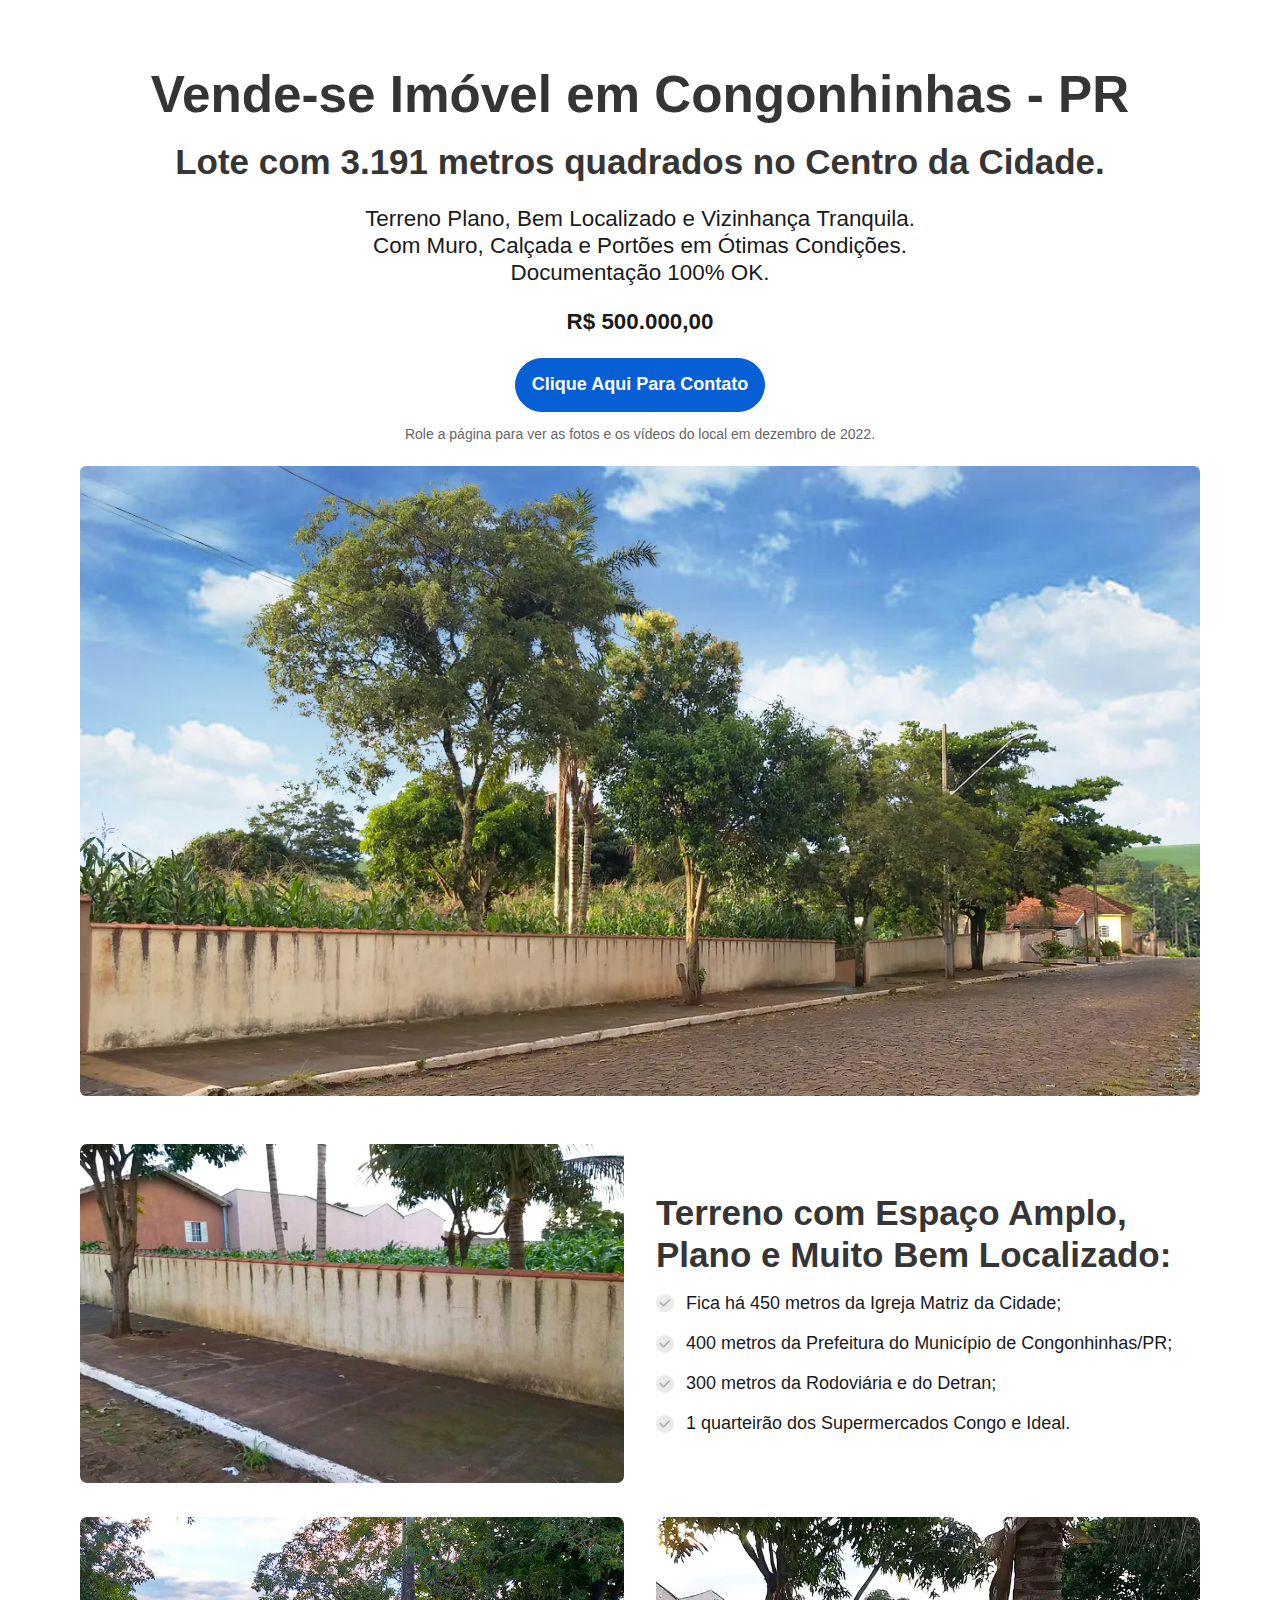
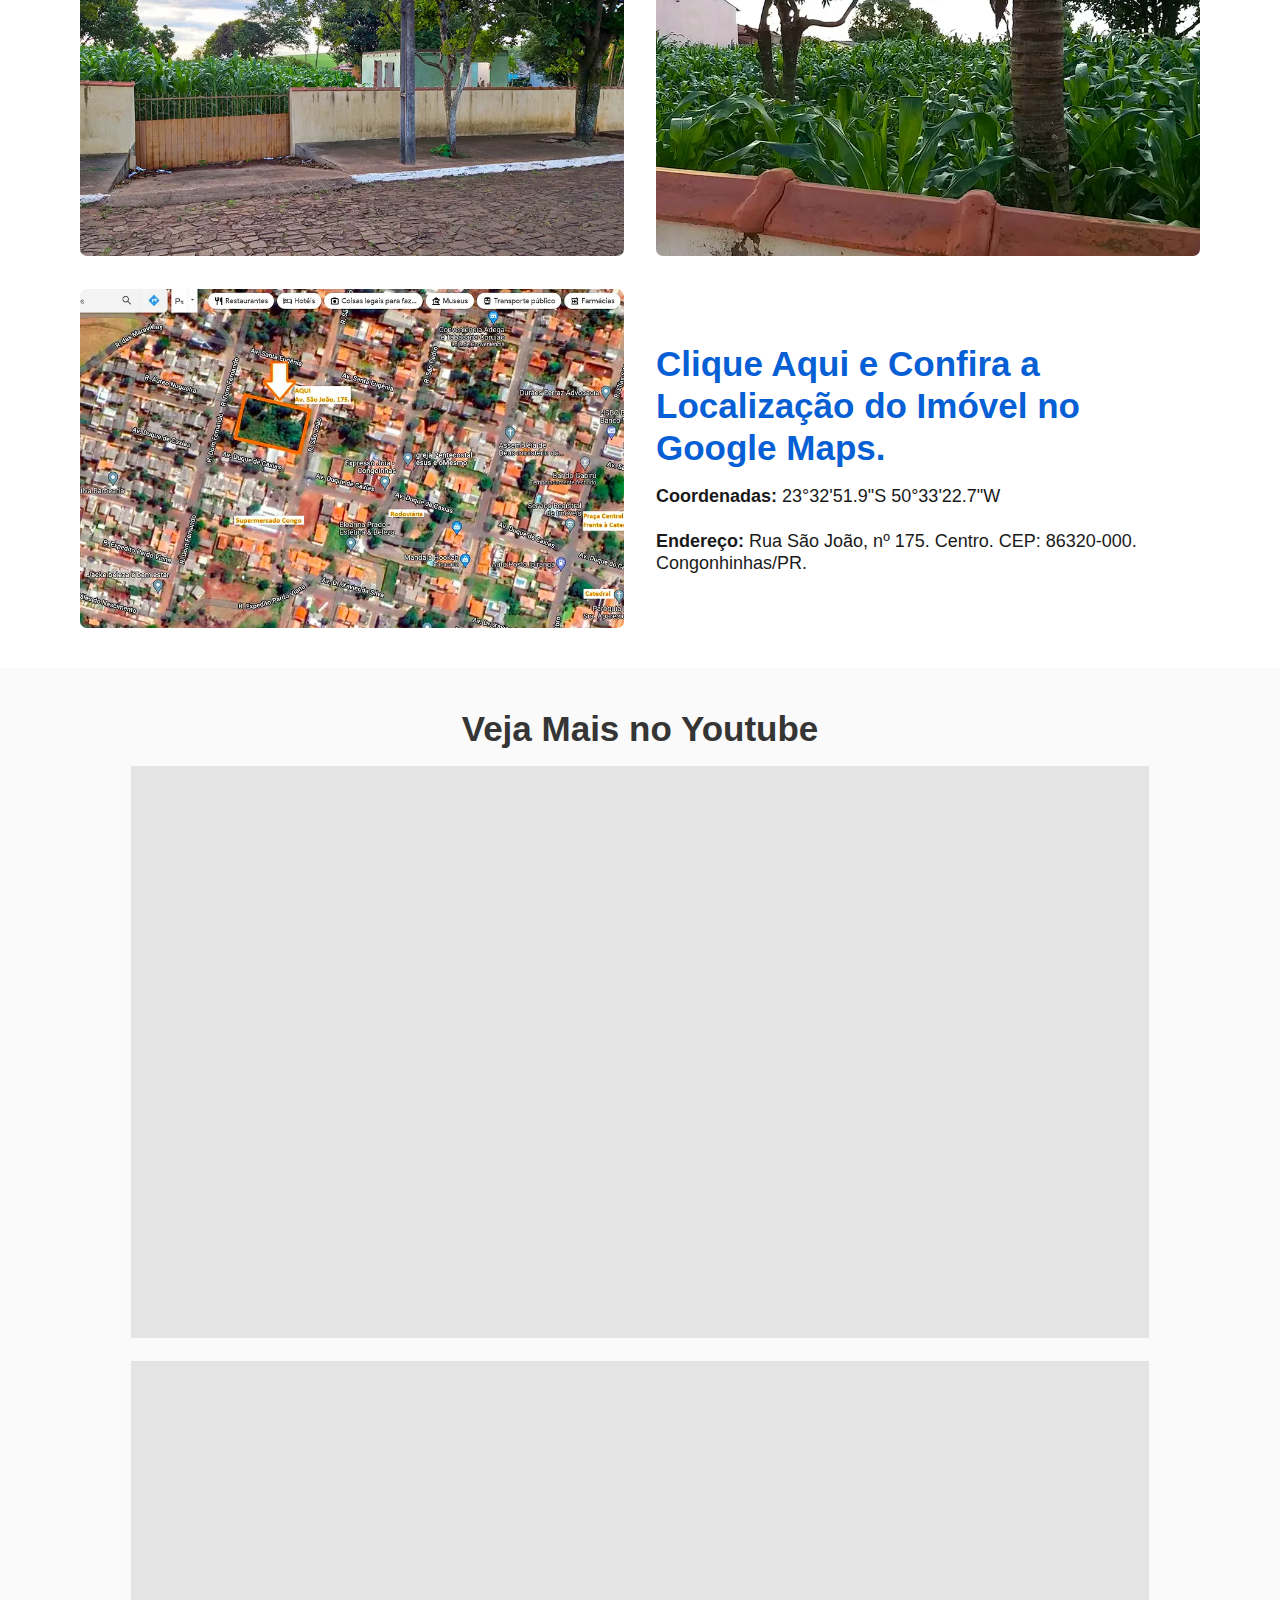
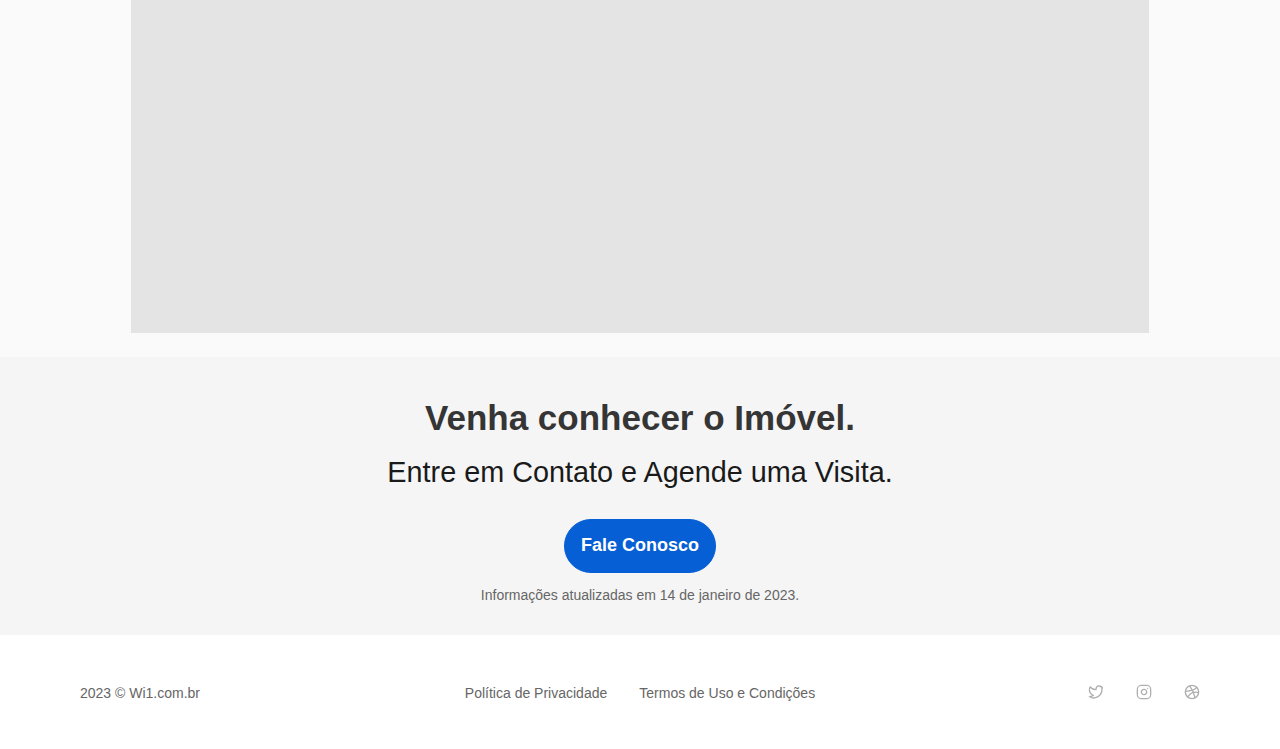
==== congonhinhas/index.html @ 0cb3222c "commit 001" ====
<!DOCTYPE html>
<html lang="pt-BR">
  <head>
   
   <!-- Google tag (gtag.js) -->
<script async src="https://www.googletagmanager.com/gtag/js?id=G-1QQ1HK4LQ9"></script>
<script>
  window.dataLayer = window.dataLayer || [];
  function gtag(){dataLayer.push(arguments);}
  gtag('js', new Date());

  gtag('config', 'G-1QQ1HK4LQ9');
</script>
   
    <!-- META -->
    <meta charset="UTF-8">
    <meta name="viewport" content="width=device-width, initial-scale=1">
    <meta name="description" content="Lote à Venda em Congonhinhas/PR. 3.191 metros quadrados no Centro da Cidade.">
    <!-- LINK -->
    <link rel="me" href="#">
    <link rel="canonical" href="https://wi1.com.br/congonhinhas">
    <link rel="icon" type="image/png" href="img/icon.png" sizes="48x48">
    <!-- PERFORMANCE -->
    <link rel="preload" as="style" href="css/style.css">
    <link rel="stylesheet" href="css/style.css">
    <!-- TITLE -->
    <title>Chácara à Venda em Congonhinhas - PR | 3.191 metros quadrados</title>
  </head>
  <body>
    <header role="banner">
    </header>
    <main role="main">
      <section class="ui-section-hero">
        <div class="ui-layout-container">
          <!-- COPYWRITING -->
          <div class="ui-layout-column-center">
            <h1>Vende-se Imóvel em Congonhinhas - PR</h1>
            <h2>Lote com 3.191 metros quadrados no Centro da Cidade.</h2>
            <h3>Terreno Plano, Bem Localizado e Vizinhança Tranquila.<br>
            Com Muro, Calçada e Portões em Ótimas Condições.<br>
            Documentação 100% OK.</h3>
            <h3><strong>R$ 500.000,00</strong></h3>
            <!-- CTA -->
            <div class="ui-component-cta ui-layout-flex"><a href="img/contato.html" role="link" aria-label="#" class="ui-component-button ui-component-button-normal ui-component-button-primary">Clique Aqui Para Contato</a>
              <p class="ui-text-note"><small>Role a página para ver as fotos e os vídeos do local em dezembro de 2022.</small></p>
            </div>
          </div>
          <!-- IMAGE -->
          <img src="img/frente1280-2.webp" loading="lazy" alt="#" class="ui-section-hero--image"> 
         </div>
      </section>
       <section class="ui-section-feature">
        <div class="ui-layout-container">
          <div class="ui-section-feature__layout ui-layout-grid ui-layout-grid-2">
            <!-- IMAGE -->
            <img src="img/congonhinhas-1.webp" loading="lazy" alt="#" class="ui-image-half-left">
            <!-- FEATURE -->
            <div>
              <h2>Terreno com Espaço Amplo, Plano e Muito Bem Localizado:</h2>
              <ul class="ui-component-list ui-layout-grid">
                <li class="ui-component-list--item ui-component-list--item-check">Fica há 450 metros da Igreja Matriz da Cidade;</li>
                <li class="ui-component-list--item ui-component-list--item-check">400 metros da Prefeitura do Município de Congonhinhas/PR;</li>
                <li class="ui-component-list--item ui-component-list--item-check">300 metros da Rodoviária e do Detran;</li>
                <li class="ui-component-list--item ui-component-list--item-check">1 quarteirão dos Supermercados Congo e Ideal.</li>
              </ul>
            </div>
          </div>
          <div class="ui-section-feature__layout ui-layout-grid ui-layout-grid-2">
            <!-- FEATURE -->
            <div>
           <img src="img/congonhinhas-3.webp" loading="lazy" alt="#" class="ui-image-half-left">           
            </div>
            <!-- IMAGE -->
            <img src="img/congonhinhas-4.webp" loading="lazy" alt="#" class="ui-image-half-right">
          </div>
          <div class="ui-section-feature__layout ui-layout-grid ui-layout-grid-2">
            <!-- IMAGE -->
            <img src="img/congonhinhas-5.webp" loading="lazy" alt="#" class="ui-image-half-left">
            <!-- FEATURE -->
            <div>
              <h2><a href="https://goo.gl/maps/JSC5FYpwD2Te6wVp6" target="_blank">Clique Aqui e Confira a Localização do Imóvel no Google Maps.</a></h2>
              <p><strong>Coordenadas:</strong> 23°32'51.9"S 50°33'22.7"W <br><br>
              <strong>Endereço:</strong> Rua São João, nº 175. Centro. CEP: 86320-000. Congonhinhas/PR.</p>
            </div>
          </div>
        </div>
      </section>
      
      <section class="ui-section-testimonial">
            <h2>Veja Mais no Youtube</h2>
                           
      <div class="container">
      <div class="col-lg-12">
      <div class="embed-responsive embed-responsive-16by9">
          <iframe src="https://www.youtube.com/embed/DJD1LzpUVHI" title="YouTube video player" frameborder="0" allow="accelerometer; autoplay; clipboard-write; encrypted-media; gyroscope; picture-in-picture" allowfullscreen></iframe>
      </div>
      </div>
      </div>
       
      <br>
              
      <div class="container">
      <div class="col-lg-12">
      <div class="embed-responsive embed-responsive-16by9">
          <iframe src="https://www.youtube.com/embed/XhnlEhBUhUs" title="YouTube video player" frameborder="0" allow="accelerometer; autoplay; clipboard-write; encrypted-media; gyroscope; picture-in-picture" allowfullscreen></iframe>
      </div>
      </div>
      </div>
		
     </section>                
      
      <section class="ui-section-close">
        <div class="ui-layout-container">
          <div class="ui-layout-column-6 ui-layout-column-center">
            <h2>Venha conhecer o Imóvel.</h2>
            <p class="ui-text-intro">Entre em Contato e Agende uma Visita.</p>
            <!-- CTA -->
            <div class="ui-component-cta ui-layout-flex">
              <a href="img/contato.html" role="link" aria-label="#" class="ui-component-button ui-component-button-normal ui-component-button-primary">Fale Conosco</a>
              <p class="ui-text-note"><small>Informações atualizadas em 14 de janeiro de 2023.</small></p>

            </div>
          </div>
          <!-- IMAGE -->
        </div>
      </section>
    </main>
    <footer role="contentinfo" class="ui-section-footer">
      <div class="ui-layout-container">
        <div class="ui-section-footer__layout ui-layout-flex">
          <!-- COPYRIGHT -->
          <p class="ui-section-footer--copyright ui-text-note"><small>2023 &copy; Wi1.com.br</small></p>
          <!-- MENU -->          
          <nav role="navigation" class="ui-section-footer--nav ui-section-footer--menu ui-layout-flex">
            <a href="politica-de-privacidade.html" role="link" aria-label="Politica de Privadade" class="ui-text-note" target="_blank"><small>Política de Privacidade</small></a>
            <a href="termos-e-condicoes.html" role="link" aria-label="Termos de Uso e Condicoes" class="ui-text-note" target="_blank"><small>Termos de Uso e Condições</small></a>
          </nav>
          <!-- SOCIAL -->
          <nav role="navigation" class="ui-section-footer--nav ui-section-footer--social ui-layout-flex">
            <a href="#" role="link" aria-label="#">
              <svg viewBox="0 0 24 24" height="16" width="16" fill="none" stroke="#AEAEAE" stroke-linecap="round" stroke-linejoin="round" stroke-width="2" role="img" aria-label="#">
                <path d="M23 3a10.9 10.9 0 01-3.14 1.53 4.48 4.48 0 00-7.86 3v1A10.66 10.66 0 013 4s-4 9 5 13a11.64 11.64 0 01-7 2c9 5 20 0 20-11.5a4.5 4.5 0 00-.08-.83A7.72 7.72 0 0023 3z"/>
              </svg>
            </a>
            <a href="#" role="link" aria-label="#">
              <svg viewBox="0 0 24 24" height="16" width="16" fill="none" stroke="#AEAEAE" stroke-linecap="round" stroke-linejoin="round" stroke-width="2" role="img" aria-label="#">
                <rect width="20" height="20" x="2" y="2" rx="5" ry="5"/>
                <path d="M16 11.37A4 4 0 1112.63 8 4 4 0 0116 11.37zM17.5 6.5h.01"/>
              </svg>
            </a>
            <a href="#" role="link" aria-label="#">
              <svg viewBox="0 0 24 24" height="16" width="16" fill="none" stroke="#AEAEAE" stroke-linecap="round" stroke-linejoin="round" stroke-width="2" role="img" aria-label="#">
                <circle cx="12" cy="12" r="10"/>
                <path d="M8.56 2.75c4.37 6.03 6.02 9.42 8.03 17.72m2.54-15.38c-3.72 4.35-8.94 5.66-16.88 5.85m19.5 1.9c-3.5-.93-6.63-.82-8.94 0-2.58.92-5.01 2.86-7.44 6.32"/>
              </svg>
            </a>
          </nav>
        </div>
      </div>
    </footer>
  </body>
</html>
---- congonhinhas/css/style.css ----
/*--------------------------------------------------------------
TABLE OF CONTENT
----------------------------------------------------------------
1.0 VARIABLE
|  1.1 COLOR
|  1.2 TYPOGRAPHY
|  1.3 LAYOUT
2.0 FOUNDATION
3.0 TYPOGRAPHY
4.0 IMAGE
5.0 LAYOUT
6.0 COMPONENT
|  6.1 CTA
|  6.2 BUTTON
|  6.3 LIST
7.0 SECTION
|  7.1 HEADER
|  7.2 HERO
|  7.3 CUSTOMER
|  7.4 FEATURE
|  7.5 TESTIMONIAL
|  7.6 CLOSE
|  7.7 FOOTER
8.0 MEDIA
|  8.1 768PX
|  8.2 1024PX
|  8.3 1200PX
--------------------------------------------------------------*/

/*--------------------------------------------------------------
1.0 VARIABLE
--------------------------------------------------------------*/

:root {

  /*------------------------------------------------------------
  |
  | 1.1 COLOR
  |
  ------------------------------------------------------------*/

  --ui-color-brand: #065fd4; /* Aqui Altera a Cor do Botão */

  /* COLOR PALETTE */

  --ui-color-n-000: #fff;
  --ui-color-n-025: #fafafa;
  --ui-color-n-050: #f5f5f5;
  --ui-color-n-300: #666666;
  --ui-color-n-500: #353535;
  --ui-color-n-900: #1a1a1a;

  /* BACKGROUND COLOR */
  
  --ui-color-background-primary  : var(--ui-color-n-000);
  --ui-color-background-secondary: var(--ui-color-n-050);
  --ui-color-background-tertiary : var(--ui-color-n-025);

  /* TYPOGRAPHY COLOR */

  --ui-color-typography-heading: var(--ui-color-n-500);
  --ui-color-typography-body   : var(--ui-color-n-900);
  --ui-color-typography-note   : var(--ui-color-n-300);
  --ui-color-typography-button : var(--ui-color-n-000);

  /*------------------------------------------------------------
  |
  | 1.2 TYPOGRAPHY
  |
  ------------------------------------------------------------*/

  --ui-typography-typeface: "Inter", sans-serif;

  /* FONT SIZE */

  --ui-typography-h1: 1.9375rem;
  --ui-typography-h2: 1.5625rem;
  --ui-typography-h3: 1.4rem;   /* Aqui altera o tamanho da fonte do texto h3   */
  --ui-typography-p : 1rem;   /* Aqui muda o tamanho do texto do botão e dos textos "p" com a pagina responsiva nos tamanhos menores */
  --ui-typography-s : .8125rem;

  /* LEADING */

  --ui-typography-h1-leading: 1.2;
  --ui-typography-h2-leading: 1.2;
  --ui-typography-h3-leading: 1.2;	/* Aqui ajusta o espaçamento da linha do texto h3. Tem q ser pelo menos 1, senão o texto fica amontoado quando reduz o tamanho da tela  */
  --ui-typography-p-leading : 1.25;   /*  Aqui ajusta o espaçamento vertical entre os parágrafos "<p></p>" na pagina toda em todos os tamanho de tela  */

  /* MARGIN */

  --ui-typography-margin-heading: .75rem;
  --ui-typography-margin-body   : 1.125rem;

  /*------------------------------------------------------------
  |
  | 1.3 LAYOUT
  |
  ------------------------------------------------------------*/
  
  --ui-layout-container: 1.25rem;
  --ui-layout-grid     : 3.625rem;
  --ui-layout-gutter   : 1rem;

  /* GAP */
  
  --ui-gap-cta        : .75rem;
  --ui-gap-hero       : 2rem;  /*   Aqui ajusta o espaço entre a frase que fica embaixo do botão e a figura maior com a página resposiva no menor tamanho    */
  --ui-gap-customer   : 2rem;
  --ui-gap-feature    : 2rem;
  --ui-gap-testimonial: 2rem;

  /* BORDER RADIUS */
  
  --ui-radius-avatar: 5rem;
  --ui-radius-button: 5rem;

}

/*--------------------------------------------------------------
2.0 FOUNDATION
--------------------------------------------------------------*/

html { box-sizing: border-box; }

*,
*:before,
*:after { box-sizing: inherit; }

body {
  background-color: var(--ui-color-background-primary);
  color: var(--ui-color-typography-body);
  font-family: var(--ui-typography-typeface);
  font-feature-settings: "liga", "kern";
  font-size: var(--ui-typography-p);
  font-weight: 400;
  line-height: var(--ui-typography-p-leading);
  margin: 0 auto;
  text-rendering: optimizeLegibility;
  -webkit-font-smoothing: antialiased;
}

/*--------------------------------------------------------------
3.0 TYPOGRAPHY
--------------------------------------------------------------*/

a {
  color: var(--ui-color-brand);
  text-decoration: none;
}

h1,
h2,
p,
ul { margin-top: 0; }

h1,
h2 {
  color: var(--ui-color-typography-heading);
  margin-bottom: var(--ui-typography-margin-heading);
}

h1 {
  font-size: var(--ui-typography-h1);
  line-height: var(--ui-typography-h1-leading);
}

h2 {
  font-size: var(--ui-typography-h2);
  line-height: var(--ui-typography-h2-leading);
}

h3 {
	font-size: var(--ui-typography-h3);
	line-height: var(--ui-typography-h3-leading);
	font-weight: 300;   /* Aqui define se a fonte vai ou não ficar em Negrito no h3   */
}

p,
ul { margin-bottom: var(--ui-typography-margin-body); }

p:last-child,
ul:last-child { margin-bottom: 0; }

ul { padding-left: 0; }    /*  Aqui se aumentar o valor joga a bolinha do check para a direita  */

strong { font-weight: 700; }

small { font-size: var(--ui-typography-s); }

.ui-text-note {
  color: var(--ui-color-typography-note);
  line-height: 1;
}

/*--------------------------------------------------------------
4.0 IMAGE
--------------------------------------------------------------*/

img,
svg {
  display: block;
  height: auto;
  margin: 0 auto;
  max-width: 100%;
  border-radius: 7px;  /* Aqui Arredonda o canto da figura com a tela responsiva em tamanho menor */
}

/*--------------------------------------------------------------
5.0 LAYOUT
--------------------------------------------------------------*/

.ui-layout-container {
  padding-left: var(--ui-layout-container);
  padding-right: var(--ui-layout-container);
}

.ui-layout-flex,
.ui-layout-grid {
  align-items: center;
  justify-content: center;
}

.ui-layout-flex { display: flex; }

.ui-layout-grid { display: grid; }

/*--------------------------------------------------------------
6.0 COMPONENT   -    Aqui iframe responsivo do Youtube
--------------------------------------------------------------*/

.container {
  padding-right: 4%;  /*  Aqui ajusta a largura do video embutido [pode ser em "px" ou "%"]  */
  padding-left: 4%;  /*  Aqui ajusta a largura do video embutido [pode ser em "px" ou "%"]  */
  margin-right: auto;
  margin-left: auto;
}
@media (min-width: 768px) {
  .container {
    width: 750px;
  }
}
@media (min-width: 1024px) {
  .container {
    width: 970px;
  }
}
@media (min-width: 1200px) {
  .container {
    width: 1170px;
  }
}


.col-lg-12 {
  position: relative;
  min-height: 1px;
  padding-right: 25px;
  padding-left: 25px;
}


.embed-responsive {
  background-color: #E4E4E4;   /* Essa cor fica escondida atrás do vídeo. Uso ela só na hora de fazer 
	                              os ajustes no layout.   */
  position: relative;
  display: block;
  height: 0;
  padding: 0;
  overflow: hidden;
}
.embed-responsive iframe,
.embed-responsive video {
  position: absolute;
  top: 0;
  bottom: 0;
  left: 0;
  width: 100%;
  height: 100%;
  border: 0;
}
.embed-responsive-16by9 {
  padding-bottom: 56.25%;
}


/*--------------------------------------------------------------
|
| 6.1 CTA
|
--------------------------------------------------------------*/

.ui-component-cta {
  flex-direction: column;
  row-gap: var(--ui-gap-cta);
}

/*--------------------------------------------------------------
|
| 6.2 BUTTON
|
--------------------------------------------------------------*/

.ui-component-button {
  border: .0625rem solid var(--ui-color-brand);
  border-radius: var(--ui-radius-button);
  display: block;
  font-weight: 700;
  line-height: 1;
  text-align: center;
}

.ui-component-button-primary {
  background-color: var(--ui-color-brand);
  color: var(--ui-color-typography-button);
}

.ui-component-button-normal {
  padding: .75rem 1rem .875rem;
  width: fit-content;
}

.ui-component-button-small {
  font-size: var(--ui-typography-s);
  padding: .5rem .75rem .5625rem;
}

/*--------------------------------------------------------------
|
| 6.3 LIST
|
--------------------------------------------------------------*/

.ui-component-list {
  grid-template-columns: 1fr;
  row-gap: 1.1rem;   /* Aqui ajusta o espaçamento entre os itens "ticados" (check) da lista em todas as dimensões de tela  */
}

.ui-component-list--item {
  background-position: left center;
  background-repeat: no-repeat;
  background-size: 1.125rem;
  list-style: none;
  padding-left: 1.875rem;
}

.ui-component-list--item-check {
  background-image: url(../img/check.svg);
}

/*--------------------------------------------------------------
7.0 SECTION
--------------------------------------------------------------*/

/*--------------------------------------------------------------
|
| 7.1 HEADER
|
--------------------------------------------------------------*/



/*--------------------------------------------------------------
|
| 7.2 HERO
|
--------------------------------------------------------------*/

.ui-section-hero {
  padding-bottom: 1rem;    /* Aqui Ajusta o Espaço Vazio entre a imagem maior e o primeiro anuncio com a página responsiva   */
  padding-top: 4.2rem;    /* Aqui Ajusta o Espaço Vazio entre a Margem do Topo e a Primeira Palavra com a pagina responsiva */
  text-align: center;
}

.ui-section-hero--image { margin-top: var(--ui-gap-hero); 
  border-radius: 6px;  /* Aqui Arredonda o canto da figura maior    */
}

/*--------------------------------------------------------------
|
| 7.3 CUSTOMER
|
--------------------------------------------------------------*/

.ui-section-customer__layout {
  flex-direction: column;
  row-gap: var(--ui-gap-customer);
}

.ui-section-customer--logo {
  height: 1.5rem;
  width: auto;
}

.ui-section-customer--logo-str { height: 1.75rem; }
  
.ui-section-customer--logo-bhn { height: 1.375rem; }

/*--------------------------------------------------------------
|
| 7.4 FEATURE
|
--------------------------------------------------------------*/

.ui-section-feature {
  padding-bottom: 1.5rem;
  padding-top: 1.5rem;   /*  Aqui ajusta o espaço entre a figura grande e o primeiro anuncio com a página responsiva   */
}

.ui-section-feature__layout { row-gap: var(--ui-gap-feature); }

.ui-section-feature__layout:nth-of-type(odd) div {
  grid-row-start: 1;
}

.ui-section-feature__layout:nth-of-type(even) {    /* Aqui Ajusta o Espaçamento Vertical Entre os Anúncios com a Página Reduzida */
  margin-bottom: 2.1rem;
  margin-top: 2.1rem;
}

/*--------------------------------------------------------------
|
| 7.5 TESTIMONIAL
|
--------------------------------------------------------------*/

.ui-section-testimonial {
  background-color: var(--ui-color-background-tertiary);
  padding-bottom: 1.5rem;
  padding-top: 2.5rem;
  text-align: center;
}

/*--------------------------------------------------------------
|
| 7.6 CLOSE
|
--------------------------------------------------------------*/

.ui-section-close {
  background-color: var(--ui-color-background-secondary);
  padding-top: 2.5rem;
  padding-bottom: 2rem;   /*  Aqui ajusta o espaço vazio da parte de baixo da seção "Close" em todos os tamanhos de tela    */
  text-align: center;
}

/*--------------------------------------------------------------
|
| 7.7 FOOTER
|
--------------------------------------------------------------*/

.ui-section-footer {
  padding-bottom: 3rem;
  padding-top: 3rem;
}

.ui-section-footer__layout {
  flex-direction: column-reverse;
  row-gap: var(--ui-layout-gutter);
}

.ui-section-footer--copyright { margin-bottom: 0; }

.ui-section-footer--nav {
  column-gap: var(--ui-layout-gutter);
}

/*--------------------------------------------------------------
8.0 MEDIA
--------------------------------------------------------------*/

/*--------------------------------------------------------------
|
| 8.1 768PX
|
--------------------------------------------------------------*/

@media screen and (min-width: 48rem) {

  /*------------------------------------------------------------
  VARIABLE
  ------------------------------------------------------------*/
  
  :root {

    /*----------------------------------------------------------
    |
    | TYPOGRAPHY
    |
    ----------------------------------------------------------*/

    /* FONT SIZE */

    --ui-typography-h1: 2.1875rem;
    --ui-typography-h2: 1.75rem;
    --ui-typography-p : 1.125rem;
    --ui-typography-s : .875rem;

    /* MARGIN */

    --ui-typography-margin-body: 1.25rem;

    /*----------------------------------------------------------
    |
    | LAYOUT
    |
    ----------------------------------------------------------*/

    --ui-layout-container: 4.25rem;
    --ui-layout-gutter   : 1.5rem;

    /* GAP */

    --ui-gap-hero       : 2rem;  /* Aqui ajusta o espaço entre a frase abaixo do botão e a imagem maior com a página responsiva no 2º tamanho maior   */
    --ui-gap-feature    : 3rem;
    --ui-gap-testimonial: 3rem;

  }

  /*------------------------------------------------------------
  IMAGE
  ------------------------------------------------------------*/

  .ui-image-half-left {
    border-radius: 7px;  /* Aqui Arredonda o canto da figura */
  }

  .ui-image-half-right {
	border-radius: 7px;  /* Aqui Arredonda o canto da figura */
  }

  /*------------------------------------------------------------
  LAYOUT
  ------------------------------------------------------------*/

  .ui-layout-container,
  .ui-layout-column-center {
    margin-left: auto;
    margin-right: auto;
  }

  .ui-layout-grid-2,
  .ui-layout-grid-3 {
    column-gap: var(--ui-layout-gutter);
    grid-template-columns: repeat(2, 1fr);
    justify-items: center;
  }

  .ui-layout-column-4 {
    width: calc((var(--ui-layout-grid) * 4) +
           (var(--ui-layout-gutter) * 3));
  }

  .ui-layout-column-6 {
    width: calc((var(--ui-layout-grid) * 6) +
           (var(--ui-layout-gutter) * 5));
  }

  /*------------------------------------------------------------
  COMPONENT
  ------------------------------------------------------------*/

  /*------------------------------------------------------------
  |
  | LIST
  |
  ------------------------------------------------------------*/

  .ui-component-list--item {
    background-size: 1.125rem;   /* Aqui ajusta o tamanho da bolinha de check  */
    padding-left: 1.875rem;
  }

  /*------------------------------------------------------------
  SECTION
  ------------------------------------------------------------*/

  /*------------------------------------------------------------
  |
  | HEADER
  |
  ------------------------------------------------------------*/



  /*------------------------------------------------------------
  |
  | CUSTOMER
  |
  ------------------------------------------------------------*/

  .ui-section-customer__layout {
    column-gap: var(--ui-gap-customer);
    flex-direction: row;
  }
  
  .ui-section-customer--logo {
    margin-left: 0;
    margin-right: 0;
  }

  /*------------------------------------------------------------
  |
  | FEATURE
  |
  ------------------------------------------------------------*/

  .ui-section-feature__layout:nth-of-type(odd) div {
    grid-row-start: initial;
  }

  /*------------------------------------------------------------
  |
  | FOOTER
  |
  ------------------------------------------------------------*/

  .ui-section-footer {
    padding-bottom: 2rem;
    padding-top: 2rem;
  }
  
  .ui-section-footer__layout {
    flex-direction: row;
    justify-content: space-between;
    position: relative;
  }

  .ui-section-footer--menu {
    left: 50%;
    position: absolute;
    transform: translateX(-50%);
  }

}

/*--------------------------------------------------------------
|
| 8.2 1024PX
|
--------------------------------------------------------------*/

@media screen and (min-width: 64rem) {

  /*------------------------------------------------------------
  VARIABLE
  ------------------------------------------------------------*/

  :root {

    /*----------------------------------------------------------
    |
    | LAYOUT
    |
    ----------------------------------------------------------*/

    --ui-layout-container: 0;
  
  }

  /*------------------------------------------------------------
  TYPOGRAPHY
  ------------------------------------------------------------*/

  a { transition: all 250ms ease; }

  a:not(.ui-component-button):hover {
    color: var(--ui-color-typography-body);
  }

  /*------------------------------------------------------------
  LAYOUT
  ------------------------------------------------------------*/
  
  .ui-layout-container { width: 60rem; }

  .ui-layout-grid-3 { grid-template-columns: repeat(3, 1fr); }

}

/*--------------------------------------------------------------
|
| 8.3 1200PX
|
--------------------------------------------------------------*/

@media screen and (min-width: 75rem) {

  /*------------------------------------------------------------
  VARIABLE
  ------------------------------------------------------------*/

  :root {

    /*----------------------------------------------------------
    |
    | TYPOGRAPHY
    |
    ----------------------------------------------------------*/

    /* FONT SIZE */

    --ui-typography-h1: 3.2rem;  /* Aqui ajusta o tamanho do texto h1 */
    --ui-typography-h2: 2.1875rem;   /* Aqui ajusta o tamanho do texto h2 */
    --ui-typography-h4: 1.8rem;

    /* MARGIN */

    --ui-typography-margin-heading: 1rem;
    --ui-typography-margin-body   : 1.75rem;

    /*----------------------------------------------------------
    |
    | LAYOUT
    |
    ----------------------------------------------------------*/

    --ui-layout-grid  : 4rem;
    --ui-layout-gutter: 2rem;

    /* GAP */

    --ui-gap-hero       : 1.5rem;  /* Aqui Ajusta o Espaço Vazio entre a Frase embaixo do Botão e a Figura Maior com a janela maximizada  */
    --ui-gap-customer   : 4rem;
    --ui-gap-feature    : 4rem;
    --ui-gap-testimonial: 4rem;
    
  }

  /*------------------------------------------------------------
  TYPOGRAPHY
  ------------------------------------------------------------*/

  .ui-text-intro { font-size: var(--ui-typography-h4); }

  /*------------------------------------------------------------
  LAYOUT
  ------------------------------------------------------------*/
  
  .ui-layout-container { width: 70rem; }

  /*------------------------------------------------------------
  COMPONENT
  ------------------------------------------------------------*/

  /*------------------------------------------------------------
  |
  | BUTTON
  |
  ------------------------------------------------------------*/

  .ui-component-button-normal {
    padding-bottom: 1.125rem;
    padding-top: 1rem;
  }

  .ui-component-button-small {
    padding-bottom: .6875rem;
    padding-top: .625rem;
  }

  /*------------------------------------------------------------
  SECTION
  ------------------------------------------------------------*/

  /*------------------------------------------------------------
  |
  | HEADER
  |
  ------------------------------------------------------------*/

 

  /*------------------------------------------------------------
  |
  | HERO
  |
  ------------------------------------------------------------*/

  .ui-section-hero {
    padding-bottom: .5rem;   /* Aqui Ajusta o Espaço entre a figura grande e o primeiro anuncio com a pagina maximizada  */
    padding-top: 4rem;   /* Aqui Ajusta o Espaço Vazio entre a Margem do Topo e a Primeira Palavra */
  }

  /*------------------------------------------------------------
  |
  | CUSTOMER
  |
  ------------------------------------------------------------*/

  .ui-section-customer--logo { height: 2rem; }
  
  .ui-section-customer--logo-str { height: 2.25rem; }
  
  .ui-section-customer--logo-bhn { height: 1.75rem; }

  /*------------------------------------------------------------
  |
  | FEATURE
  |
  ------------------------------------------------------------*/

  .ui-section-feature {
    padding-bottom: 2.5rem;    /* Aqui Ajusta o Espaço no final do anuncio e início do bloco testimonial com a pagina maximizada  */
    padding-top: 2.5rem;  /* Aqui Ajusta o Espaço entre a figura grande e o primeiro anuncio com a pagina maximizada  */
  }

  .ui-section-feature__layout:nth-of-type(even) {
    margin-bottom: 2.1rem;
    margin-top: 2.1rem;   /* Aqui Ajusta o Espaçamento Vertical Entre os Anúncios com a Página Maximizada */
  }

  /* LIST */

  .ui-component-list-feature {
    column-gap: var(--ui-layout-gutter);
    grid-template-columns: repeat(2, 1fr);
  }

  /*------------------------------------------------------------
  |
  | TESTIMONIAL
  |
  ------------------------------------------------------------*/

  .ui-section-testimonial {
    padding-bottom: 1.5rem;
    padding-top: 2.5rem;
  }

  /*------------------------------------------------------------
  |
  | CLOSE
  |
  ------------------------------------------------------------*/

  .ui-section-close { padding-top: 2.5rem; }
  
  /*------------------------------------------------------------
  |
  | FOOTER
  |
  ------------------------------------------------------------*/

  .ui-section-footer {
    padding-bottom: 3rem;
    padding-top: 3rem;
  }

}
---- congonhinhas/css/style.css ----
/*--------------------------------------------------------------
TABLE OF CONTENT
----------------------------------------------------------------
1.0 VARIABLE
|  1.1 COLOR
|  1.2 TYPOGRAPHY
|  1.3 LAYOUT
2.0 FOUNDATION
3.0 TYPOGRAPHY
4.0 IMAGE
5.0 LAYOUT
6.0 COMPONENT
|  6.1 CTA
|  6.2 BUTTON
|  6.3 LIST
7.0 SECTION
|  7.1 HEADER
|  7.2 HERO
|  7.3 CUSTOMER
|  7.4 FEATURE
|  7.5 TESTIMONIAL
|  7.6 CLOSE
|  7.7 FOOTER
8.0 MEDIA
|  8.1 768PX
|  8.2 1024PX
|  8.3 1200PX
--------------------------------------------------------------*/

/*--------------------------------------------------------------
1.0 VARIABLE
--------------------------------------------------------------*/

:root {

  /*------------------------------------------------------------
  |
  | 1.1 COLOR
  |
  ------------------------------------------------------------*/

  --ui-color-brand: #065fd4; /* Aqui Altera a Cor do Botão */

  /* COLOR PALETTE */

  --ui-color-n-000: #fff;
  --ui-color-n-025: #fafafa;
  --ui-color-n-050: #f5f5f5;
  --ui-color-n-300: #666666;
  --ui-color-n-500: #353535;
  --ui-color-n-900: #1a1a1a;

  /* BACKGROUND COLOR */
  
  --ui-color-background-primary  : var(--ui-color-n-000);
  --ui-color-background-secondary: var(--ui-color-n-050);
  --ui-color-background-tertiary : var(--ui-color-n-025);

  /* TYPOGRAPHY COLOR */

  --ui-color-typography-heading: var(--ui-color-n-500);
  --ui-color-typography-body   : var(--ui-color-n-900);
  --ui-color-typography-note   : var(--ui-color-n-300);
  --ui-color-typography-button : var(--ui-color-n-000);

  /*------------------------------------------------------------
  |
  | 1.2 TYPOGRAPHY
  |
  ------------------------------------------------------------*/

  --ui-typography-typeface: "Inter", sans-serif;

  /* FONT SIZE */

  --ui-typography-h1: 1.9375rem;
  --ui-typography-h2: 1.5625rem;
  --ui-typography-h3: 1.4rem;   /* Aqui altera o tamanho da fonte do texto h3   */
  --ui-typography-p : 1rem;   /* Aqui muda o tamanho do texto do botão e dos textos "p" com a pagina responsiva nos tamanhos menores */
  --ui-typography-s : .8125rem;

  /* LEADING */

  --ui-typography-h1-leading: 1.2;
  --ui-typography-h2-leading: 1.2;
  --ui-typography-h3-leading: 1.2;	/* Aqui ajusta o espaçamento da linha do texto h3. Tem q ser pelo menos 1, senão o texto fica amontoado quando reduz o tamanho da tela  */
  --ui-typography-p-leading : 1.25;   /*  Aqui ajusta o espaçamento vertical entre os parágrafos "<p></p>" na pagina toda em todos os tamanho de tela  */

  /* MARGIN */

  --ui-typography-margin-heading: .75rem;
  --ui-typography-margin-body   : 1.125rem;

  /*------------------------------------------------------------
  |
  | 1.3 LAYOUT
  |
  ------------------------------------------------------------*/
  
  --ui-layout-container: 1.25rem;
  --ui-layout-grid     : 3.625rem;
  --ui-layout-gutter   : 1rem;

  /* GAP */
  
  --ui-gap-cta        : .75rem;
  --ui-gap-hero       : 2rem;  /*   Aqui ajusta o espaço entre a frase que fica embaixo do botão e a figura maior com a página resposiva no menor tamanho    */
  --ui-gap-customer   : 2rem;
  --ui-gap-feature    : 2rem;
  --ui-gap-testimonial: 2rem;

  /* BORDER RADIUS */
  
  --ui-radius-avatar: 5rem;
  --ui-radius-button: 5rem;

}

/*--------------------------------------------------------------
2.0 FOUNDATION
--------------------------------------------------------------*/

html { box-sizing: border-box; }

*,
*:before,
*:after { box-sizing: inherit; }

body {
  background-color: var(--ui-color-background-primary);
  color: var(--ui-color-typography-body);
  font-family: var(--ui-typography-typeface);
  font-feature-settings: "liga", "kern";
  font-size: var(--ui-typography-p);
  font-weight: 400;
  line-height: var(--ui-typography-p-leading);
  margin: 0 auto;
  text-rendering: optimizeLegibility;
  -webkit-font-smoothing: antialiased;
}

/*--------------------------------------------------------------
3.0 TYPOGRAPHY
--------------------------------------------------------------*/

a {
  color: var(--ui-color-brand);
  text-decoration: none;
}

h1,
h2,
p,
ul { margin-top: 0; }

h1,
h2 {
  color: var(--ui-color-typography-heading);
  margin-bottom: var(--ui-typography-margin-heading);
}

h1 {
  font-size: var(--ui-typography-h1);
  line-height: var(--ui-typography-h1-leading);
}

h2 {
  font-size: var(--ui-typography-h2);
  line-height: var(--ui-typography-h2-leading);
}

h3 {
	font-size: var(--ui-typography-h3);
	line-height: var(--ui-typography-h3-leading);
	font-weight: 300;   /* Aqui define se a fonte vai ou não ficar em Negrito no h3   */
}

p,
ul { margin-bottom: var(--ui-typography-margin-body); }

p:last-child,
ul:last-child { margin-bottom: 0; }

ul { padding-left: 0; }    /*  Aqui se aumentar o valor joga a bolinha do check para a direita  */

strong { font-weight: 700; }

small { font-size: var(--ui-typography-s); }

.ui-text-note {
  color: var(--ui-color-typography-note);
  line-height: 1;
}

/*--------------------------------------------------------------
4.0 IMAGE
--------------------------------------------------------------*/

img,
svg {
  display: block;
  height: auto;
  margin: 0 auto;
  max-width: 100%;
  border-radius: 7px;  /* Aqui Arredonda o canto da figura com a tela responsiva em tamanho menor */
}

/*--------------------------------------------------------------
5.0 LAYOUT
--------------------------------------------------------------*/

.ui-layout-container {
  padding-left: var(--ui-layout-container);
  padding-right: var(--ui-layout-container);
}

.ui-layout-flex,
.ui-layout-grid {
  align-items: center;
  justify-content: center;
}

.ui-layout-flex { display: flex; }

.ui-layout-grid { display: grid; }

/*--------------------------------------------------------------
6.0 COMPONENT   -    Aqui iframe responsivo do Youtube
--------------------------------------------------------------*/

.container {
  padding-right: 4%;  /*  Aqui ajusta a largura do video embutido [pode ser em "px" ou "%"]  */
  padding-left: 4%;  /*  Aqui ajusta a largura do video embutido [pode ser em "px" ou "%"]  */
  margin-right: auto;
  margin-left: auto;
}
@media (min-width: 768px) {
  .container {
    width: 750px;
  }
}
@media (min-width: 1024px) {
  .container {
    width: 970px;
  }
}
@media (min-width: 1200px) {
  .container {
    width: 1170px;
  }
}


.col-lg-12 {
  position: relative;
  min-height: 1px;
  padding-right: 25px;
  padding-left: 25px;
}


.embed-responsive {
  background-color: #E4E4E4;   /* Essa cor fica escondida atrás do vídeo. Uso ela só na hora de fazer 
	                              os ajustes no layout.   */
  position: relative;
  display: block;
  height: 0;
  padding: 0;
  overflow: hidden;
}
.embed-responsive iframe,
.embed-responsive video {
  position: absolute;
  top: 0;
  bottom: 0;
  left: 0;
  width: 100%;
  height: 100%;
  border: 0;
}
.embed-responsive-16by9 {
  padding-bottom: 56.25%;
}


/*--------------------------------------------------------------
|
| 6.1 CTA
|
--------------------------------------------------------------*/

.ui-component-cta {
  flex-direction: column;
  row-gap: var(--ui-gap-cta);
}

/*--------------------------------------------------------------
|
| 6.2 BUTTON
|
--------------------------------------------------------------*/

.ui-component-button {
  border: .0625rem solid var(--ui-color-brand);
  border-radius: var(--ui-radius-button);
  display: block;
  font-weight: 700;
  line-height: 1;
  text-align: center;
}

.ui-component-button-primary {
  background-color: var(--ui-color-brand);
  color: var(--ui-color-typography-button);
}

.ui-component-button-normal {
  padding: .75rem 1rem .875rem;
  width: fit-content;
}

.ui-component-button-small {
  font-size: var(--ui-typography-s);
  padding: .5rem .75rem .5625rem;
}

/*--------------------------------------------------------------
|
| 6.3 LIST
|
--------------------------------------------------------------*/

.ui-component-list {
  grid-template-columns: 1fr;
  row-gap: 1.1rem;   /* Aqui ajusta o espaçamento entre os itens "ticados" (check) da lista em todas as dimensões de tela  */
}

.ui-component-list--item {
  background-position: left center;
  background-repeat: no-repeat;
  background-size: 1.125rem;
  list-style: none;
  padding-left: 1.875rem;
}

.ui-component-list--item-check {
  background-image: url(../img/check.svg);
}

/*--------------------------------------------------------------
7.0 SECTION
--------------------------------------------------------------*/

/*--------------------------------------------------------------
|
| 7.1 HEADER
|
--------------------------------------------------------------*/



/*--------------------------------------------------------------
|
| 7.2 HERO
|
--------------------------------------------------------------*/

.ui-section-hero {
  padding-bottom: 1rem;    /* Aqui Ajusta o Espaço Vazio entre a imagem maior e o primeiro anuncio com a página responsiva   */
  padding-top: 4.2rem;    /* Aqui Ajusta o Espaço Vazio entre a Margem do Topo e a Primeira Palavra com a pagina responsiva */
  text-align: center;
}

.ui-section-hero--image { margin-top: var(--ui-gap-hero); 
  border-radius: 6px;  /* Aqui Arredonda o canto da figura maior    */
}

/*--------------------------------------------------------------
|
| 7.3 CUSTOMER
|
--------------------------------------------------------------*/

.ui-section-customer__layout {
  flex-direction: column;
  row-gap: var(--ui-gap-customer);
}

.ui-section-customer--logo {
  height: 1.5rem;
  width: auto;
}

.ui-section-customer--logo-str { height: 1.75rem; }
  
.ui-section-customer--logo-bhn { height: 1.375rem; }

/*--------------------------------------------------------------
|
| 7.4 FEATURE
|
--------------------------------------------------------------*/

.ui-section-feature {
  padding-bottom: 1.5rem;
  padding-top: 1.5rem;   /*  Aqui ajusta o espaço entre a figura grande e o primeiro anuncio com a página responsiva   */
}

.ui-section-feature__layout { row-gap: var(--ui-gap-feature); }

.ui-section-feature__layout:nth-of-type(odd) div {
  grid-row-start: 1;
}

.ui-section-feature__layout:nth-of-type(even) {    /* Aqui Ajusta o Espaçamento Vertical Entre os Anúncios com a Página Reduzida */
  margin-bottom: 2.1rem;
  margin-top: 2.1rem;
}

/*--------------------------------------------------------------
|
| 7.5 TESTIMONIAL
|
--------------------------------------------------------------*/

.ui-section-testimonial {
  background-color: var(--ui-color-background-tertiary);
  padding-bottom: 1.5rem;
  padding-top: 2.5rem;
  text-align: center;
}

/*--------------------------------------------------------------
|
| 7.6 CLOSE
|
--------------------------------------------------------------*/

.ui-section-close {
  background-color: var(--ui-color-background-secondary);
  padding-top: 2.5rem;
  padding-bottom: 2rem;   /*  Aqui ajusta o espaço vazio da parte de baixo da seção "Close" em todos os tamanhos de tela    */
  text-align: center;
}

/*--------------------------------------------------------------
|
| 7.7 FOOTER
|
--------------------------------------------------------------*/

.ui-section-footer {
  padding-bottom: 3rem;
  padding-top: 3rem;
}

.ui-section-footer__layout {
  flex-direction: column-reverse;
  row-gap: var(--ui-layout-gutter);
}

.ui-section-footer--copyright { margin-bottom: 0; }

.ui-section-footer--nav {
  column-gap: var(--ui-layout-gutter);
}

/*--------------------------------------------------------------
8.0 MEDIA
--------------------------------------------------------------*/

/*--------------------------------------------------------------
|
| 8.1 768PX
|
--------------------------------------------------------------*/

@media screen and (min-width: 48rem) {

  /*------------------------------------------------------------
  VARIABLE
  ------------------------------------------------------------*/
  
  :root {

    /*----------------------------------------------------------
    |
    | TYPOGRAPHY
    |
    ----------------------------------------------------------*/

    /* FONT SIZE */

    --ui-typography-h1: 2.1875rem;
    --ui-typography-h2: 1.75rem;
    --ui-typography-p : 1.125rem;
    --ui-typography-s : .875rem;

    /* MARGIN */

    --ui-typography-margin-body: 1.25rem;

    /*----------------------------------------------------------
    |
    | LAYOUT
    |
    ----------------------------------------------------------*/

    --ui-layout-container: 4.25rem;
    --ui-layout-gutter   : 1.5rem;

    /* GAP */

    --ui-gap-hero       : 2rem;  /* Aqui ajusta o espaço entre a frase abaixo do botão e a imagem maior com a página responsiva no 2º tamanho maior   */
    --ui-gap-feature    : 3rem;
    --ui-gap-testimonial: 3rem;

  }

  /*------------------------------------------------------------
  IMAGE
  ------------------------------------------------------------*/

  .ui-image-half-left {
    border-radius: 7px;  /* Aqui Arredonda o canto da figura */
  }

  .ui-image-half-right {
	border-radius: 7px;  /* Aqui Arredonda o canto da figura */
  }

  /*------------------------------------------------------------
  LAYOUT
  ------------------------------------------------------------*/

  .ui-layout-container,
  .ui-layout-column-center {
    margin-left: auto;
    margin-right: auto;
  }

  .ui-layout-grid-2,
  .ui-layout-grid-3 {
    column-gap: var(--ui-layout-gutter);
    grid-template-columns: repeat(2, 1fr);
    justify-items: center;
  }

  .ui-layout-column-4 {
    width: calc((var(--ui-layout-grid) * 4) +
           (var(--ui-layout-gutter) * 3));
  }

  .ui-layout-column-6 {
    width: calc((var(--ui-layout-grid) * 6) +
           (var(--ui-layout-gutter) * 5));
  }

  /*------------------------------------------------------------
  COMPONENT
  ------------------------------------------------------------*/

  /*------------------------------------------------------------
  |
  | LIST
  |
  ------------------------------------------------------------*/

  .ui-component-list--item {
    background-size: 1.125rem;   /* Aqui ajusta o tamanho da bolinha de check  */
    padding-left: 1.875rem;
  }

  /*------------------------------------------------------------
  SECTION
  ------------------------------------------------------------*/

  /*------------------------------------------------------------
  |
  | HEADER
  |
  ------------------------------------------------------------*/



  /*------------------------------------------------------------
  |
  | CUSTOMER
  |
  ------------------------------------------------------------*/

  .ui-section-customer__layout {
    column-gap: var(--ui-gap-customer);
    flex-direction: row;
  }
  
  .ui-section-customer--logo {
    margin-left: 0;
    margin-right: 0;
  }

  /*------------------------------------------------------------
  |
  | FEATURE
  |
  ------------------------------------------------------------*/

  .ui-section-feature__layout:nth-of-type(odd) div {
    grid-row-start: initial;
  }

  /*------------------------------------------------------------
  |
  | FOOTER
  |
  ------------------------------------------------------------*/

  .ui-section-footer {
    padding-bottom: 2rem;
    padding-top: 2rem;
  }
  
  .ui-section-footer__layout {
    flex-direction: row;
    justify-content: space-between;
    position: relative;
  }

  .ui-section-footer--menu {
    left: 50%;
    position: absolute;
    transform: translateX(-50%);
  }

}

/*--------------------------------------------------------------
|
| 8.2 1024PX
|
--------------------------------------------------------------*/

@media screen and (min-width: 64rem) {

  /*------------------------------------------------------------
  VARIABLE
  ------------------------------------------------------------*/

  :root {

    /*----------------------------------------------------------
    |
    | LAYOUT
    |
    ----------------------------------------------------------*/

    --ui-layout-container: 0;
  
  }

  /*------------------------------------------------------------
  TYPOGRAPHY
  ------------------------------------------------------------*/

  a { transition: all 250ms ease; }

  a:not(.ui-component-button):hover {
    color: var(--ui-color-typography-body);
  }

  /*------------------------------------------------------------
  LAYOUT
  ------------------------------------------------------------*/
  
  .ui-layout-container { width: 60rem; }

  .ui-layout-grid-3 { grid-template-columns: repeat(3, 1fr); }

}

/*--------------------------------------------------------------
|
| 8.3 1200PX
|
--------------------------------------------------------------*/

@media screen and (min-width: 75rem) {

  /*------------------------------------------------------------
  VARIABLE
  ------------------------------------------------------------*/

  :root {

    /*----------------------------------------------------------
    |
    | TYPOGRAPHY
    |
    ----------------------------------------------------------*/

    /* FONT SIZE */

    --ui-typography-h1: 3.2rem;  /* Aqui ajusta o tamanho do texto h1 */
    --ui-typography-h2: 2.1875rem;   /* Aqui ajusta o tamanho do texto h2 */
    --ui-typography-h4: 1.8rem;

    /* MARGIN */

    --ui-typography-margin-heading: 1rem;
    --ui-typography-margin-body   : 1.75rem;

    /*----------------------------------------------------------
    |
    | LAYOUT
    |
    ----------------------------------------------------------*/

    --ui-layout-grid  : 4rem;
    --ui-layout-gutter: 2rem;

    /* GAP */

    --ui-gap-hero       : 1.5rem;  /* Aqui Ajusta o Espaço Vazio entre a Frase embaixo do Botão e a Figura Maior com a janela maximizada  */
    --ui-gap-customer   : 4rem;
    --ui-gap-feature    : 4rem;
    --ui-gap-testimonial: 4rem;
    
  }

  /*------------------------------------------------------------
  TYPOGRAPHY
  ------------------------------------------------------------*/

  .ui-text-intro { font-size: var(--ui-typography-h4); }

  /*------------------------------------------------------------
  LAYOUT
  ------------------------------------------------------------*/
  
  .ui-layout-container { width: 70rem; }

  /*------------------------------------------------------------
  COMPONENT
  ------------------------------------------------------------*/

  /*------------------------------------------------------------
  |
  | BUTTON
  |
  ------------------------------------------------------------*/

  .ui-component-button-normal {
    padding-bottom: 1.125rem;
    padding-top: 1rem;
  }

  .ui-component-button-small {
    padding-bottom: .6875rem;
    padding-top: .625rem;
  }

  /*------------------------------------------------------------
  SECTION
  ------------------------------------------------------------*/

  /*------------------------------------------------------------
  |
  | HEADER
  |
  ------------------------------------------------------------*/

 

  /*------------------------------------------------------------
  |
  | HERO
  |
  ------------------------------------------------------------*/

  .ui-section-hero {
    padding-bottom: .5rem;   /* Aqui Ajusta o Espaço entre a figura grande e o primeiro anuncio com a pagina maximizada  */
    padding-top: 4rem;   /* Aqui Ajusta o Espaço Vazio entre a Margem do Topo e a Primeira Palavra */
  }

  /*------------------------------------------------------------
  |
  | CUSTOMER
  |
  ------------------------------------------------------------*/

  .ui-section-customer--logo { height: 2rem; }
  
  .ui-section-customer--logo-str { height: 2.25rem; }
  
  .ui-section-customer--logo-bhn { height: 1.75rem; }

  /*------------------------------------------------------------
  |
  | FEATURE
  |
  ------------------------------------------------------------*/

  .ui-section-feature {
    padding-bottom: 2.5rem;    /* Aqui Ajusta o Espaço no final do anuncio e início do bloco testimonial com a pagina maximizada  */
    padding-top: 2.5rem;  /* Aqui Ajusta o Espaço entre a figura grande e o primeiro anuncio com a pagina maximizada  */
  }

  .ui-section-feature__layout:nth-of-type(even) {
    margin-bottom: 2.1rem;
    margin-top: 2.1rem;   /* Aqui Ajusta o Espaçamento Vertical Entre os Anúncios com a Página Maximizada */
  }

  /* LIST */

  .ui-component-list-feature {
    column-gap: var(--ui-layout-gutter);
    grid-template-columns: repeat(2, 1fr);
  }

  /*------------------------------------------------------------
  |
  | TESTIMONIAL
  |
  ------------------------------------------------------------*/

  .ui-section-testimonial {
    padding-bottom: 1.5rem;
    padding-top: 2.5rem;
  }

  /*------------------------------------------------------------
  |
  | CLOSE
  |
  ------------------------------------------------------------*/

  .ui-section-close { padding-top: 2.5rem; }
  
  /*------------------------------------------------------------
  |
  | FOOTER
  |
  ------------------------------------------------------------*/

  .ui-section-footer {
    padding-bottom: 3rem;
    padding-top: 3rem;
  }

}
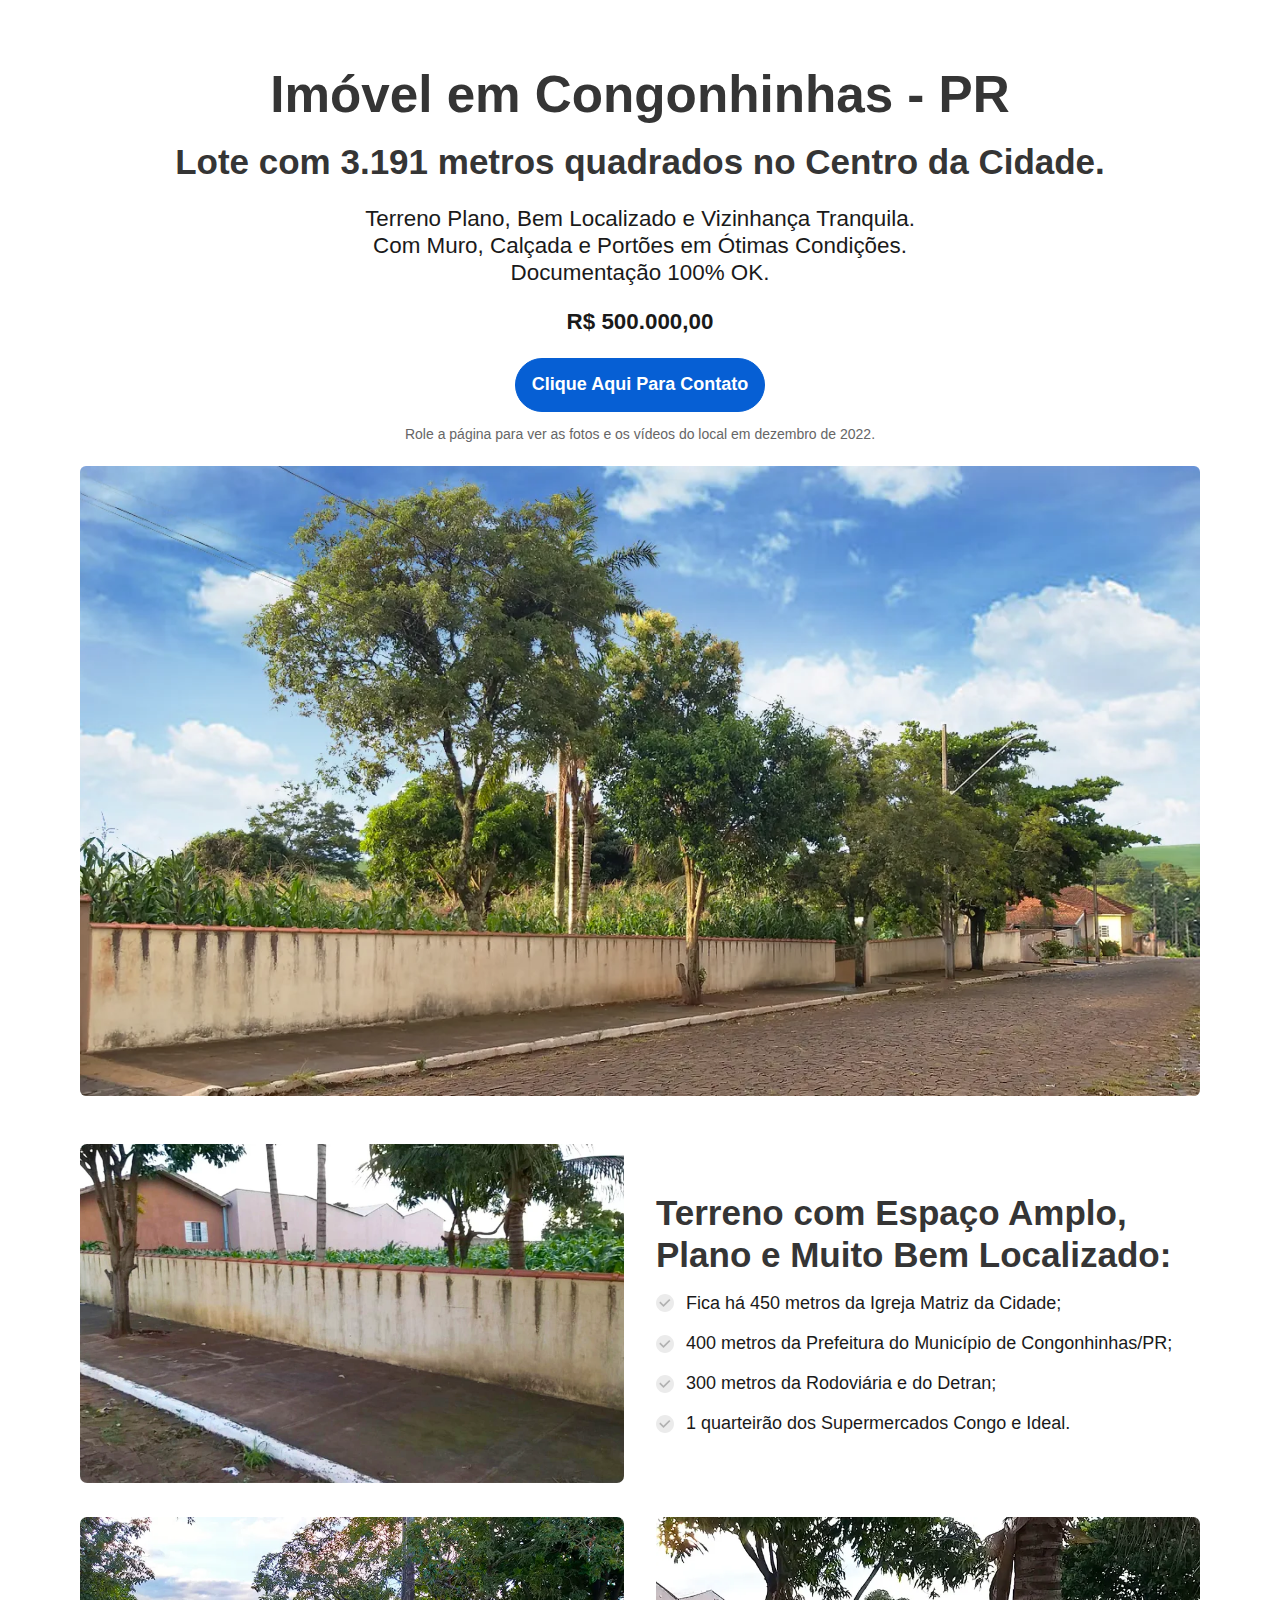
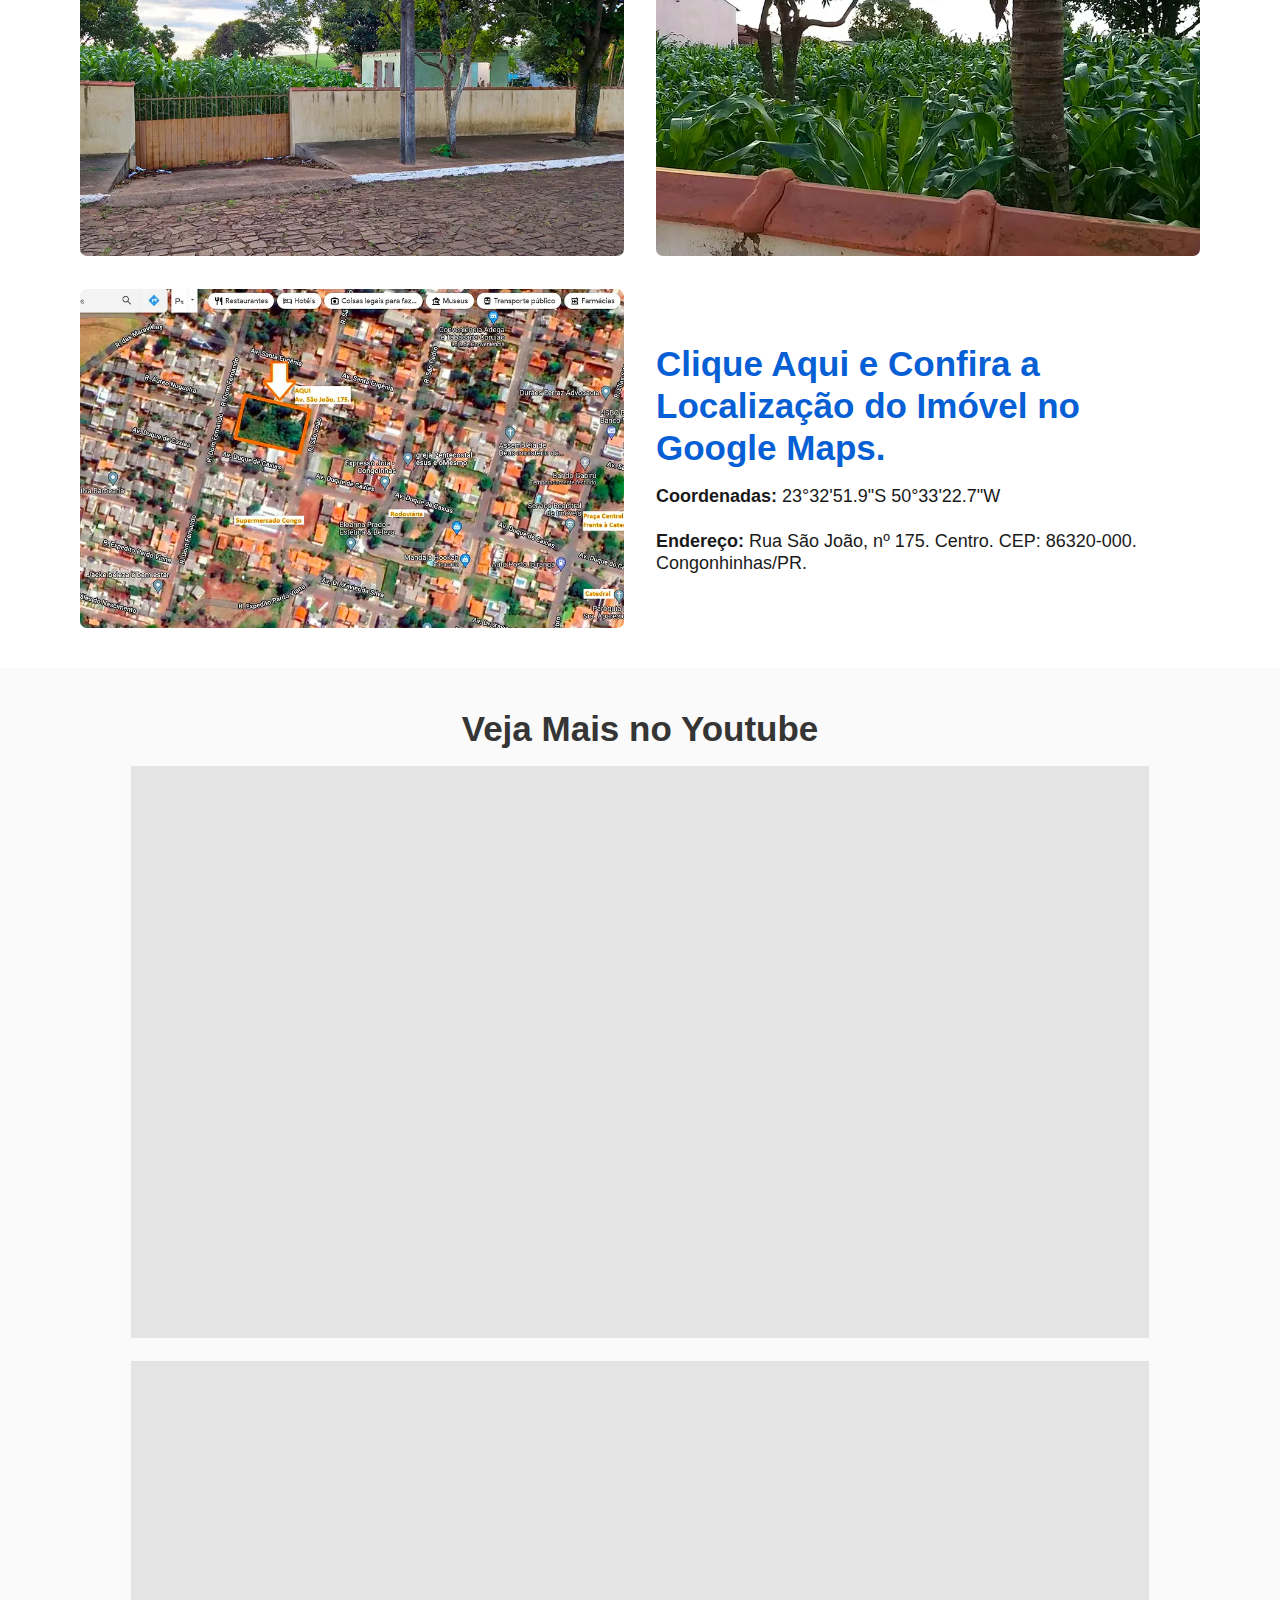
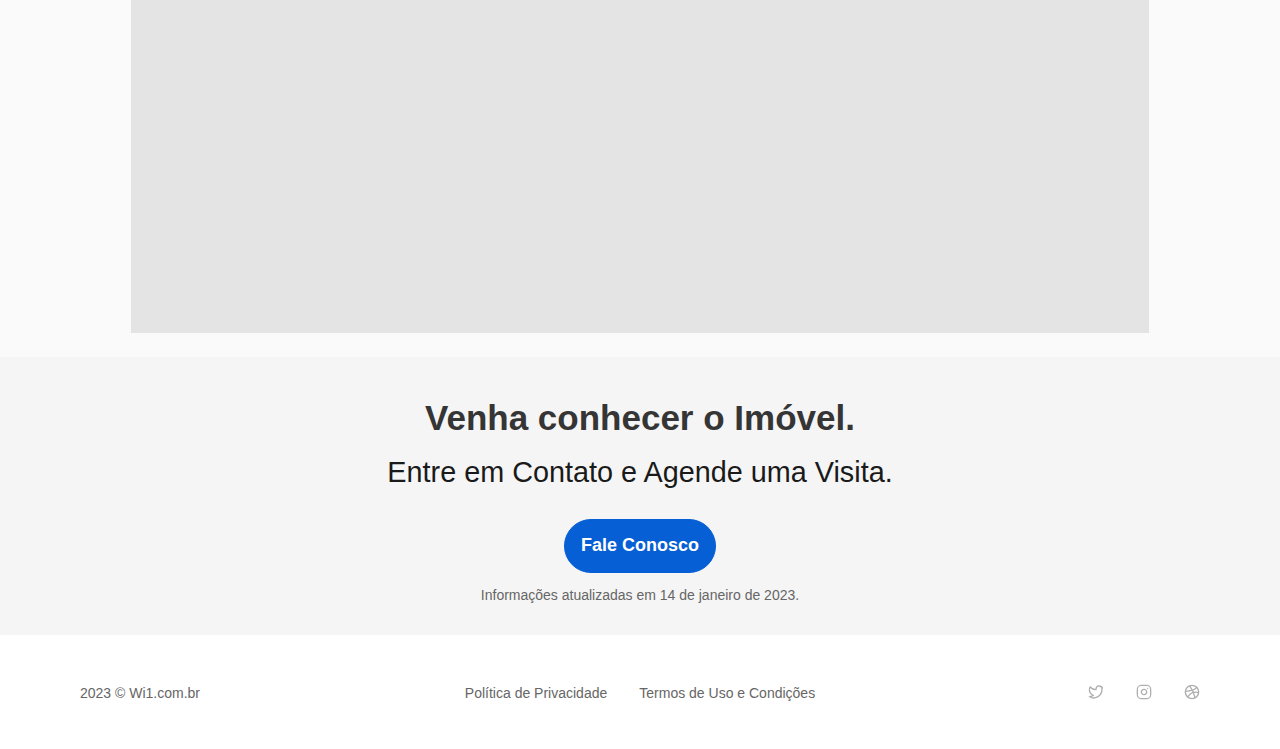
==== commit 4108c86e: "commit 002" ====
--- a/congonhinhas/index.html
+++ b/congonhinhas/index.html
@@ -15,7 +15,7 @@
     <!-- META -->
     <meta charset="UTF-8">
     <meta name="viewport" content="width=device-width, initial-scale=1">
-    <meta name="description" content="Lote à Venda em Congonhinhas/PR. 3.191 metros quadrados no Centro da Cidade.">
+    <meta name="description" content="Lote em Congonhinhas/PR. 3.191 metros quadrados no Centro da Cidade.">
     <!-- LINK -->
     <link rel="me" href="#">
     <link rel="canonical" href="https://wi1.com.br/congonhinhas">
@@ -24,7 +24,7 @@
     <link rel="preload" as="style" href="css/style.css">
     <link rel="stylesheet" href="css/style.css">
     <!-- TITLE -->
-    <title>Chácara à Venda em Congonhinhas - PR | 3.191 metros quadrados</title>
+    <title>Chácara em Congonhinhas - PR | 3.191 metros quadrados</title>
   </head>
   <body>
     <header role="banner">
@@ -34,7 +34,7 @@
         <div class="ui-layout-container">
           <!-- COPYWRITING -->
           <div class="ui-layout-column-center">
-            <h1>Vende-se Imóvel em Congonhinhas - PR</h1>
+            <h1>Imóvel em Congonhinhas - PR</h1>
             <h2>Lote com 3.191 metros quadrados no Centro da Cidade.</h2>
             <h3>Terreno Plano, Bem Localizado e Vizinhança Tranquila.<br>
             Com Muro, Calçada e Portões em Ótimas Condições.<br>
